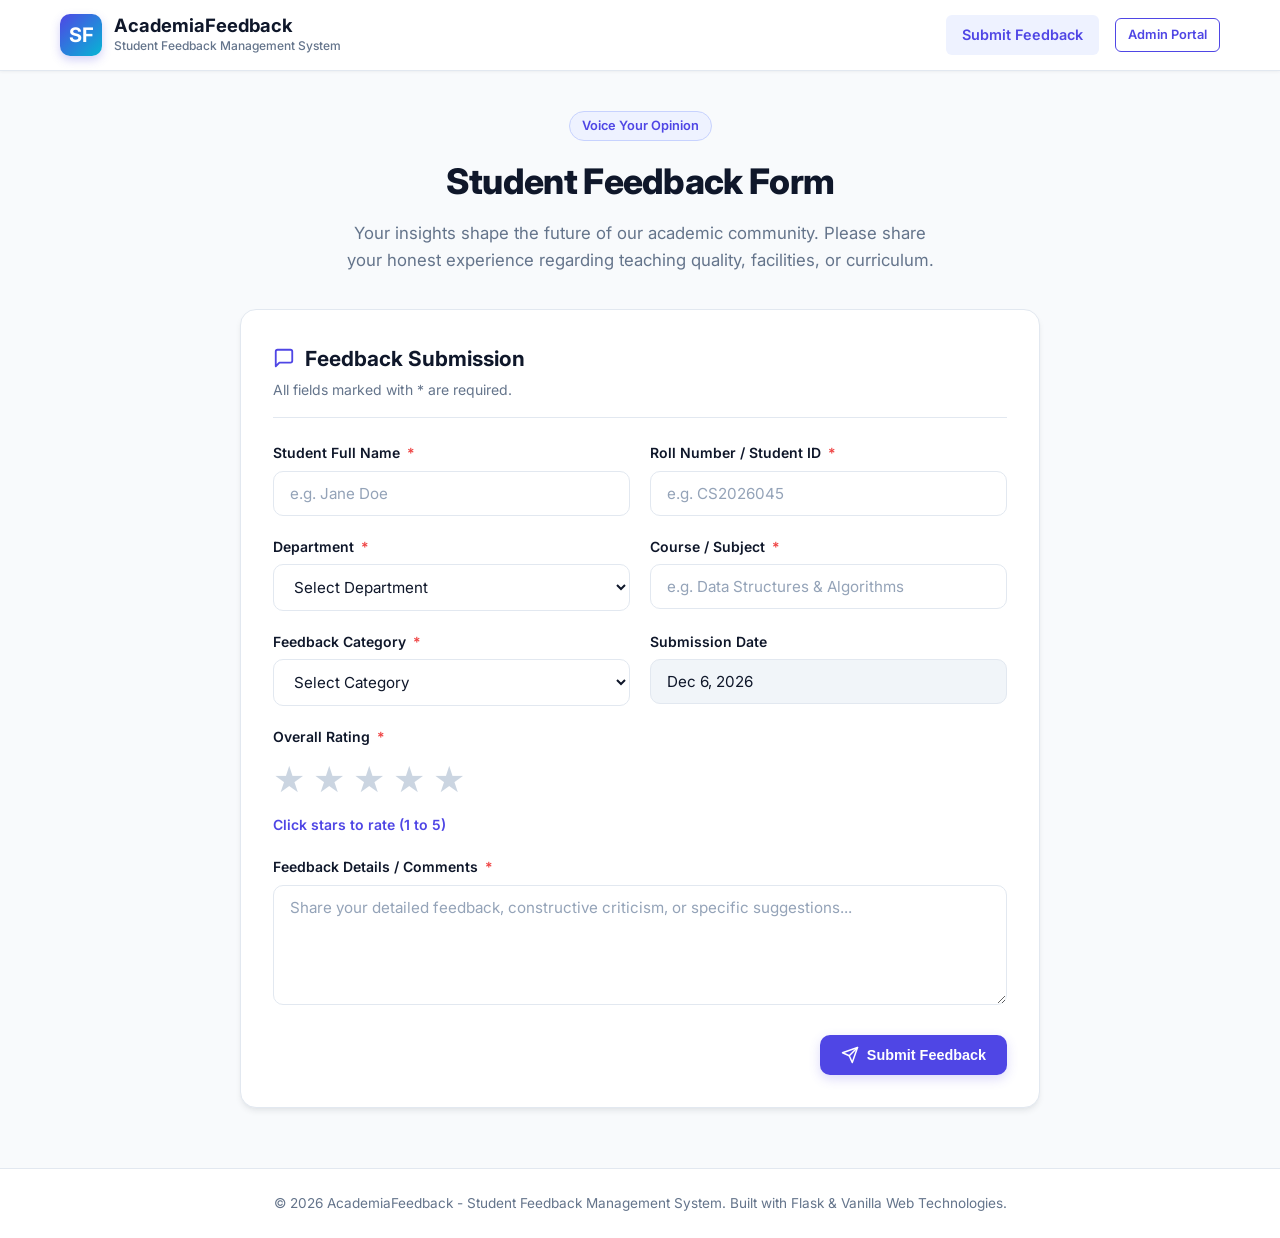
==== public/index.html @ 0ee64da7 "Initial commit - Student Feedback Management System" ====
<!DOCTYPE html>
<html lang="en">
<head>
  <meta charset="UTF-8">
  <meta name="viewport" content="width=device-width, initial-scale=1.0">
  <title>Student Feedback Portal | Academic System</title>
  <meta name="description" content="Submit your valuable feedback regarding teaching, course curriculum, and campus facilities.">
  <link rel="stylesheet" href="css/styles.css">
</head>
<body>

  <!-- Navbar -->
  <nav class="navbar">
    <div class="container nav-container">
      <a href="index.html" class="brand">
        <div class="brand-logo">SF</div>
        <div class="brand-text">
          <h1>AcademiaFeedback</h1>
          <p>Student Feedback Management System</p>
        </div>
      </a>
      <div class="nav-links">
        <a href="index.html" class="nav-link active">Submit Feedback</a>
        <a href="admin.html" class="btn btn-outline btn-sm">Admin Portal</a>
      </div>
    </div>
  </nav>

  <!-- Main Content -->
  <main class="main-content">
    <div class="container">
      
      <!-- Hero Section -->
      <section class="hero-section">
        <span class="hero-tag">Voice Your Opinion</span>
        <h1 class="hero-title">Student Feedback Form</h1>
        <p class="hero-subtitle">
          Your insights shape the future of our academic community. Please share your honest experience regarding teaching quality, facilities, or curriculum.
        </p>
      </section>

      <!-- Feedback Form Card -->
      <div class="card" style="max-width: 800px; margin: 0 auto;">
        <div class="card-header">
          <h2 class="card-title">
            <svg width="22" height="22" viewBox="0 0 24 24" fill="none" stroke="currentColor" stroke-width="2" stroke-linecap="round" stroke-linejoin="round" style="color: var(--primary);"><path d="M21 15a2 2 0 0 1-2 2H7l-4 4V5a2 2 0 0 1 2-2h14a2 2 0 0 1 2 2z"></path></svg>
            Feedback Submission
          </h2>
          <p class="card-subtitle">All fields marked with <span class="required">*</span> are required.</p>
        </div>

        <form id="feedbackForm" novalidate>
          <div class="form-grid">
            
            <!-- Student Name -->
            <div class="form-group" id="group-student_name">
              <label for="student_name" class="form-label">Student Full Name <span class="required">*</span></label>
              <input type="text" id="student_name" name="student_name" class="form-control" placeholder="e.g. Jane Doe" required>
              <span class="error-message">Please enter your full name.</span>
            </div>

            <!-- Roll Number -->
            <div class="form-group" id="group-roll_number">
              <label for="roll_number" class="form-label">Roll Number / Student ID <span class="required">*</span></label>
              <input type="text" id="roll_number" name="roll_number" class="form-control" placeholder="e.g. CS2026045" required>
              <span class="error-message">Please enter your roll number or student ID.</span>
            </div>

            <!-- Department -->
            <div class="form-group" id="group-department">
              <label for="department" class="form-label">Department <span class="required">*</span></label>
              <select id="department" name="department" class="form-control" required>
                <option value="" disabled selected>Select Department</option>
                <option value="Computer Science">Computer Science & Engineering</option>
                <option value="Electrical Engineering">Electrical & Electronics Engineering</option>
                <option value="Mechanical Engineering">Mechanical Engineering</option>
                <option value="Civil Engineering">Civil Engineering</option>
                <option value="Business Administration">Business Administration</option>
                <option value="Humanities & Sciences">Humanities & Basic Sciences</option>
                <option value="Other">Other Department</option>
              </select>
              <span class="error-message">Please select your department.</span>
            </div>

            <!-- Course / Subject -->
            <div class="form-group" id="group-course_name">
              <label for="course_name" class="form-label">Course / Subject <span class="required">*</span></label>
              <input type="text" id="course_name" name="course_name" class="form-control" placeholder="e.g. Data Structures & Algorithms" required>
              <span class="error-message">Please specify the course or subject name.</span>
            </div>

            <!-- Feedback Type -->
            <div class="form-group" id="group-feedback_type">
              <label for="feedback_type" class="form-label">Feedback Category <span class="required">*</span></label>
              <select id="feedback_type" name="feedback_type" class="form-control" required>
                <option value="" disabled selected>Select Category</option>
                <option value="Teaching">Teaching Quality & Methodology</option>
                <option value="Facilities">Campus & Lab Facilities</option>
                <option value="Curriculum">Curriculum & Course Content</option>
                <option value="Other">Other / General Remarks</option>
              </select>
              <span class="error-message">Please select a feedback category.</span>
            </div>

            <!-- Submission Date (Auto-filled) -->
            <div class="form-group">
              <label class="form-label">Submission Date</label>
              <input type="text" id="submission_date_display" class="form-control" readonly disabled style="background-color: var(--bg-surface); cursor: not-allowed;">
            </div>

            <!-- Rating (Interactive Star Rating) -->
            <div class="form-group full-width" id="group-rating">
              <label class="form-label">Overall Rating <span class="required">*</span></label>
              <div class="rating-container">
                <div class="star-rating" id="starRating">
                  <span class="star" data-value="1" title="1 Star - Poor">★</span>
                  <span class="star" data-value="2" title="2 Stars - Below Average">★</span>
                  <span class="star" data-value="3" title="3 Stars - Average">★</span>
                  <span class="star" data-value="4" title="4 Stars - Very Good">★</span>
                  <span class="star" data-value="5" title="5 Stars - Excellent">★</span>
                </div>
                <input type="hidden" id="rating" name="rating" value="">
                <div class="rating-text" id="ratingText">Click stars to rate (1 to 5)</div>
              </div>
              <span class="error-message" id="rating-error">Please select a rating between 1 and 5 stars.</span>
            </div>

            <!-- Feedback Message -->
            <div class="form-group full-width" id="group-message">
              <label for="message" class="form-label">Feedback Details / Comments <span class="required">*</span></label>
              <textarea id="message" name="message" class="form-control" placeholder="Share your detailed feedback, constructive criticism, or specific suggestions..." required></textarea>
              <span class="error-message">Feedback comment must be at least 5 characters.</span>
            </div>

          </div>

          <div style="margin-top: 30px; display: flex; justify-content: flex-end;">
            <button type="submit" id="submitBtn" class="btn btn-primary" style="min-width: 180px;">
              <svg width="18" height="18" viewBox="0 0 24 24" fill="none" stroke="currentColor" stroke-width="2" stroke-linecap="round" stroke-linejoin="round"><line x1="22" y1="2" x2="11" y2="13"></line><polygon points="22 2 15 22 11 13 2 9 22 2"></polygon></svg>
              Submit Feedback
            </button>
          </div>
        </form>
      </div>
    </div>
  </main>

  <!-- Success Confirmation Modal -->
  <div class="modal-backdrop" id="successModal">
    <div class="modal-box">
      <div class="modal-header">
        <h3 class="modal-title" style="color: var(--success); display: flex; align-items: center; gap: 8px;">
          <svg width="24" height="24" viewBox="0 0 24 24" fill="none" stroke="currentColor" stroke-width="2.5" stroke-linecap="round" stroke-linejoin="round"><path d="M22 11.08V12a10 10 0 1 1-5.93-9.14"></path><polyline points="22 4 12 14.01 9 11.01"></polyline></svg>
          Feedback Received!
        </h3>
        <button class="modal-close" onclick="closeSuccessModal()">&times;</button>
      </div>
      <div class="modal-body">
        <p style="margin-bottom: 16px;">Thank you for taking the time to share your feedback. Your submission has been successfully logged.</p>
        
        <div style="background: var(--bg-surface); padding: 16px; border-radius: var(--radius-md); border: 1px solid var(--border-color); font-size: 0.9rem;">
          <div style="margin-bottom: 6px;"><strong>Student:</strong> <span id="summaryName"></span> (<span id="summaryRoll"></span>)</div>
          <div style="margin-bottom: 6px;"><strong>Department:</strong> <span id="summaryDept"></span></div>
          <div style="margin-bottom: 6px;"><strong>Category:</strong> <span id="summaryType"></span></div>
          <div><strong>Rating:</strong> <span id="summaryRating" style="color: var(--star-gold); font-weight: bold;"></span></div>
        </div>
      </div>
      <div class="modal-footer">
        <button type="button" class="btn btn-primary" onclick="closeSuccessModal()">Submit Another Feedback</button>
      </div>
    </div>
  </div>

  <!-- Toast Container -->
  <div class="toast-container" id="toastContainer"></div>

  <!-- Footer -->
  <footer class="footer">
    <div class="container">
      <p>&copy; 2026 AcademiaFeedback - Student Feedback Management System. Built with Flask & Vanilla Web Technologies.</p>
    </div>
  </footer>

  <script src="js/app.js"></script>
</body>
</html>
---- public/css/styles.css ----
/* ==========================================================================
   Student Feedback Management System - Global Stylesheet
   ========================================================================== */

@import url('https://fonts.googleapis.com/css2?family=Inter:wght@300;400;500;600;700&display=swap');

:root {
  --primary: #4f46e5;
  --primary-hover: #4338ca;
  --primary-light: #eef2ff;
  --primary-border: #c7d2fe;
  
  --secondary: #0f172a;
  --accent: #06b6d4;
  --accent-light: #ecfeff;

  --bg-main: #f8fafc;
  --bg-card: #ffffff;
  --bg-surface: #f1f5f9;

  --text-main: #0f172a;
  --text-muted: #64748b;
  --text-inverse: #ffffff;

  --border-color: #e2e8f0;
  --border-focus: #818cf8;

  --star-gold: #f59e0b;
  --star-inactive: #cbd5e1;

  --success: #10b981;
  --success-bg: #d1fae5;
  --warning: #f59e0b;
  --warning-bg: #fef3c7;
  --danger: #ef4444;
  --danger-bg: #fee2e2;
  --info: #3b82f6;

  --radius-sm: 6px;
  --radius-md: 10px;
  --radius-lg: 16px;
  --radius-xl: 24px;

  --shadow-sm: 0 1px 3px rgba(0,0,0,0.05);
  --shadow-md: 0 4px 6px -1px rgba(15, 23, 42, 0.08), 0 2px 4px -2px rgba(15, 23, 42, 0.04);
  --shadow-lg: 0 10px 25px -5px rgba(15, 23, 42, 0.1), 0 8px 10px -6px rgba(15, 23, 42, 0.04);
  --shadow-xl: 0 20px 25px -5px rgba(15, 23, 42, 0.1), 0 8px 10px -6px rgba(15, 23, 42, 0.04);

  --transition-fast: 0.15s ease;
  --transition-normal: 0.25s ease;
}

* {
  box-sizing: border-box;
  margin: 0;
  padding: 0;
}

body {
  font-family: 'Inter', system-ui, -apple-system, BlinkMacSystemFont, 'Segoe UI', Roboto, sans-serif;
  background-color: var(--bg-main);
  color: var(--text-main);
  line-height: 1.6;
  min-height: 100vh;
  display: flex;
  flex-direction: column;
  -webkit-font-smoothing: antialiased;
}

/* Container & Layout */
.container {
  width: 100%;
  max-width: 1200px;
  margin: 0 auto;
  padding: 0 20px;
}

.main-content {
  flex: 1;
  padding: 40px 0 60px;
}

/* Header & Navbar */
.navbar {
  background: var(--bg-card);
  border-bottom: 1px solid var(--border-color);
  position: sticky;
  top: 0;
  z-index: 100;
  box-shadow: var(--shadow-sm);
}

.nav-container {
  display: flex;
  align-items: center;
  justify-content: space-between;
  height: 70px;
}

.brand {
  display: flex;
  align-items: center;
  gap: 12px;
  text-decoration: none;
  color: var(--text-main);
}

.brand-logo {
  width: 42px;
  height: 42px;
  background: linear-gradient(135deg, var(--primary) 0%, var(--accent) 100%);
  color: white;
  border-radius: var(--radius-md);
  display: flex;
  align-items: center;
  justify-content: center;
  font-weight: 700;
  font-size: 1.25rem;
  box-shadow: 0 4px 10px rgba(79, 70, 229, 0.25);
}

.brand-text h1 {
  font-size: 1.15rem;
  font-weight: 700;
  line-height: 1.2;
  color: var(--secondary);
}

.brand-text p {
  font-size: 0.75rem;
  color: var(--text-muted);
  font-weight: 500;
}

.nav-links {
  display: flex;
  align-items: center;
  gap: 16px;
}

.nav-link {
  text-decoration: none;
  font-size: 0.9rem;
  font-weight: 600;
  color: var(--text-muted);
  padding: 8px 16px;
  border-radius: var(--radius-sm);
  transition: all var(--transition-fast);
}

.nav-link:hover {
  color: var(--primary);
  background-color: var(--primary-light);
}

.nav-link.active {
  color: var(--primary);
  background-color: var(--primary-light);
}

.btn {
  display: inline-flex;
  align-items: center;
  justify-content: center;
  gap: 8px;
  padding: 10px 20px;
  font-size: 0.9rem;
  font-weight: 600;
  border-radius: var(--radius-md);
  border: 1px solid transparent;
  cursor: pointer;
  transition: all var(--transition-normal);
  text-decoration: none;
  outline: none;
}

.btn-primary {
  background-color: var(--primary);
  color: white;
  box-shadow: 0 4px 12px rgba(79, 70, 229, 0.2);
}

.btn-primary:hover {
  background-color: var(--primary-hover);
  transform: translateY(-1px);
  box-shadow: 0 6px 16px rgba(79, 70, 229, 0.3);
}

.btn-primary:active {
  transform: translateY(0);
}

.btn-secondary {
  background-color: var(--bg-surface);
  color: var(--text-main);
  border-color: var(--border-color);
}

.btn-secondary:hover {
  background-color: #e2e8f0;
  color: var(--secondary);
}

.btn-outline {
  background-color: transparent;
  border-color: var(--primary);
  color: var(--primary);
}

.btn-outline:hover {
  background-color: var(--primary-light);
}

.btn-danger {
  background-color: var(--danger);
  color: white;
}

.btn-danger:hover {
  background-color: #dc2626;
}

.btn-sm {
  padding: 6px 12px;
  font-size: 0.8rem;
  border-radius: var(--radius-sm);
}

/* Hero & Section Header */
.hero-section {
  text-align: center;
  margin-bottom: 35px;
}

.hero-tag {
  display: inline-block;
  padding: 4px 12px;
  background-color: var(--primary-light);
  color: var(--primary);
  font-size: 0.8rem;
  font-weight: 600;
  border-radius: 20px;
  margin-bottom: 12px;
  border: 1px solid var(--primary-border);
}

.hero-title {
  font-size: 2.2rem;
  font-weight: 800;
  color: var(--secondary);
  letter-spacing: -0.02em;
  margin-bottom: 10px;
}

.hero-subtitle {
  font-size: 1.05rem;
  color: var(--text-muted);
  max-width: 600px;
  margin: 0 auto;
}

/* Card Component */
.card {
  background: var(--bg-card);
  border: 1px solid var(--border-color);
  border-radius: var(--radius-lg);
  box-shadow: var(--shadow-md);
  padding: 32px;
  transition: box-shadow var(--transition-normal);
}

.card:hover {
  box-shadow: var(--shadow-lg);
}

.card-header {
  margin-bottom: 24px;
  padding-bottom: 16px;
  border-bottom: 1px solid var(--border-color);

}

.card-title {
  font-size: 1.3rem;
  font-weight: 700;
  color: var(--secondary);
  display: flex;
  align-items: center;
  gap: 10px;
}

.card-subtitle {
  font-size: 0.875rem;
  color: var(--text-muted);
  margin-top: 4px;
}

/* Form Styles */
.form-grid {
  display: grid;
  grid-template-columns: repeat(2, 1fr);
  gap: 20px;
}

.form-group {
  display: flex;
  flex-direction: column;
  gap: 6px;
}

.form-group.full-width {
  grid-column: span 2;
}

.form-label {
  font-size: 0.875rem;
  font-weight: 600;
  color: var(--secondary);
}

.form-label .required {
  color: var(--danger);
  margin-left: 3px;
}

.form-control {
  width: 100%;
  padding: 12px 16px;
  font-size: 0.95rem;
  font-family: inherit;
  color: var(--text-main);
  background-color: var(--bg-card);
  border: 1.5px solid var(--border-color);
  border-radius: var(--radius-md);
  outline: none;
  transition: border-color var(--transition-fast), box-shadow var(--transition-fast);
}

.form-control:focus {
  border-color: var(--primary);
  box-shadow: 0 0 0 3px rgba(79, 70, 229, 0.15);
}

.form-control::placeholder {
  color: #94a3b8;
}

textarea.form-control {
  resize: vertical;
  min-height: 120px;
}

.form-hint {
  font-size: 0.775rem;
  color: var(--text-muted);
}

.error-message {
  font-size: 0.8rem;
  color: var(--danger);
  font-weight: 500;
  display: none;
}

.form-group.has-error .form-control {
  border-color: var(--danger);
}

.form-group.has-error .error-message {
  display: block;
}

/* Interactive 5-Star Rating Component */
.rating-container {
  display: flex;
  flex-direction: column;
  gap: 8px;
}

.star-rating {
  display: flex;
  align-items: center;
  gap: 8px;
  user-select: none;
}

.star {
  font-size: 2rem;
  color: var(--star-inactive);
  cursor: pointer;
  transition: color var(--transition-fast), transform var(--transition-fast);
}

.star:hover,
.star.hovered {
  color: #fbbf24;
  transform: scale(1.15);
}

.star.active {
  color: var(--star-gold);
}

.rating-text {
  font-size: 0.875rem;
  font-weight: 600;
  color: var(--primary);
  min-height: 20px;
}

/* Stat Cards for Dashboard */
.stats-grid {
  display: grid;
  grid-template-columns: repeat(4, 1fr);
  gap: 20px;
  margin-bottom: 30px;
}

.stat-card {
  background: var(--bg-card);
  border: 1px solid var(--border-color);
  border-radius: var(--radius-lg);
  padding: 20px 24px;
  box-shadow: var(--shadow-sm);
  display: flex;
  align-items: center;
  justify-content: space-between;
  transition: transform var(--transition-fast), box-shadow var(--transition-fast);
}

.stat-card:hover {
  transform: translateY(-2px);
  box-shadow: var(--shadow-md);
}

.stat-info h3 {
  font-size: 0.8rem;
  font-weight: 600;
  text-transform: uppercase;
  letter-spacing: 0.05em;
  color: var(--text-muted);
  margin-bottom: 4px;
}

.stat-value {
  font-size: 1.8rem;
  font-weight: 800;
  color: var(--secondary);
}

.stat-icon {
  width: 48px;
  height: 48px;
  border-radius: var(--radius-md);
  display: flex;
  align-items: center;
  justify-content: center;
  font-size: 1.5rem;
}

.icon-blue { background: #e0f2fe; color: #0284c7; }
.icon-gold { background: #fef3c7; color: #d97706; }
.icon-green { background: #d1fae5; color: #059669; }
.icon-amber { background: #ffedd5; color: #ea580c; }

/* Dashboard Visual Analytics Section */
.analytics-grid {
  display: grid;
  grid-template-columns: repeat(2, 1fr);
  gap: 20px;
  margin-bottom: 30px;
}

.analytics-card {
  background: var(--bg-card);
  border: 1px solid var(--border-color);
  border-radius: var(--radius-lg);
  padding: 24px;
  box-shadow: var(--shadow-sm);
}

.analytics-title {
  font-size: 1rem;
  font-weight: 700;
  color: var(--secondary);
  margin-bottom: 16px;
  display: flex;
  align-items: center;
  justify-content: space-between;
}

.progress-list {
  display: flex;
  flex-direction: column;
  gap: 14px;
}

.progress-item-label {
  display: flex;
  justify-content: space-between;
  font-size: 0.85rem;
  font-weight: 600;
  margin-bottom: 4px;
}

.progress-bar-bg {
  height: 8px;
  background-color: var(--bg-surface);
  border-radius: 4px;
  overflow: hidden;
}

.progress-bar-fill {
  height: 100%;
  border-radius: 4px;
  background: linear-gradient(90deg, var(--primary) 0%, var(--accent) 100%);
  transition: width 0.5s ease-out;
}

.badge-cloud {
  display: flex;
  flex-wrap: wrap;
  gap: 10px;
}

.type-chip {
  display: flex;
  align-items: center;
  gap: 8px;
  padding: 8px 14px;
  background: var(--bg-surface);
  border: 1px solid var(--border-color);
  border-radius: 20px;
  font-size: 0.85rem;
  font-weight: 600;
}

.type-chip-count {
  background: var(--primary);
  color: white;
  padding: 2px 8px;
  border-radius: 10px;
  font-size: 0.75rem;
}

/* Dashboard Filter Bar */
.filter-card {
  background: var(--bg-card);
  border: 1px solid var(--border-color);
  border-radius: var(--radius-lg);
  padding: 20px;
  box-shadow: var(--shadow-sm);
  margin-bottom: 24px;
}

.filter-grid {
  display: grid;
  grid-template-columns: 2fr repeat(4, 1fr) auto;
  gap: 12px;
  align-items: center;
}

/* Responsive Table */
.table-card {
  background: var(--bg-card);
  border: 1px solid var(--border-color);
  border-radius: var(--radius-lg);
  box-shadow: var(--shadow-sm);
  overflow: hidden;
}

.table-header-bar {
  padding: 18px 24px;
  border-bottom: 1px solid var(--border-color);
  display: flex;
  align-items: center;
  justify-content: space-between;
}

.table-responsive {
  width: 100%;
  overflow-x: auto;
}

.data-table {
  width: 100%;
  border-collapse: collapse;
  text-align: left;
  font-size: 0.875rem;
}

.data-table th {
  background-color: var(--bg-surface);
  color: var(--text-muted);
  font-weight: 600;
  text-transform: uppercase;
  font-size: 0.75rem;
  letter-spacing: 0.05em;
  padding: 14px 20px;
  border-bottom: 1px solid var(--border-color);
  white-space: nowrap;
}

.data-table td {
  padding: 16px 20px;
  border-bottom: 1px solid var(--border-color);
  vertical-align: middle;
}

.data-table tbody tr {
  transition: background-color var(--transition-fast);
}

.data-table tbody tr:hover {
  background-color: #f8fafc;
}

.data-table tbody tr:last-child td {
  border-bottom: none;
}

/* Status Badges */
.status-badge {
  display: inline-flex;
  align-items: center;
  gap: 6px;
  padding: 4px 10px;
  font-size: 0.75rem;
  font-weight: 600;
  border-radius: 12px;
}

.status-badge.reviewed {
  background-color: var(--success-bg);
  color: #047857;
}

.status-badge.pending {
  background-color: var(--warning-bg);
  color: #b45309;
}

.status-dot {
  width: 6px;
  height: 6px;
  border-radius: 50%;
}

.status-badge.reviewed .status-dot { background-color: #059669; }
.status-badge.pending .status-dot { background-color: #d97706; }

/* Stars in Table */
.table-stars {
  color: var(--star-gold);
  letter-spacing: 1px;
  font-weight: bold;
}

.table-stars .inactive-star {
  color: var(--star-inactive);
}

/* Modal Dialog */
.modal-backdrop {
  position: fixed;
  top: 0;
  left: 0;
  right: 0;
  bottom: 0;
  background-color: rgba(15, 23, 42, 0.5);
  backdrop-filter: blur(4px);
  z-index: 1000;
  display: flex;
  align-items: center;
  justify-content: center;
  opacity: 0;
  visibility: hidden;
  transition: all var(--transition-normal);
}

.modal-backdrop.show {
  opacity: 1;
  visibility: visible;
}

.modal-box {
  background: var(--bg-card);
  border-radius: var(--radius-lg);
  width: 90%;
  max-width: 520px;
  box-shadow: var(--shadow-xl);
  transform: translateY(20px);
  transition: transform var(--transition-normal);
  overflow: hidden;
}

.modal-backdrop.show .modal-box {
  transform: translateY(0);
}

.modal-header {
  padding: 20px 24px;
  border-bottom: 1px solid var(--border-color);
  display: flex;
  align-items: center;
  justify-content: space-between;
}

.modal-title {
  font-size: 1.15rem;
  font-weight: 700;
  color: var(--secondary);
}

.modal-close {
  background: none;
  border: none;
  font-size: 1.5rem;
  color: var(--text-muted);
  cursor: pointer;
  line-height: 1;
  padding: 0 4px;
}

.modal-close:hover {
  color: var(--text-main);
}

.modal-body {
  padding: 24px;
}

.modal-footer {
  padding: 16px 24px;
  background-color: var(--bg-surface);
  border-top: 1px solid var(--border-color);
  display: flex;
  justify-content: flex-end;
  gap: 12px;
}

/* Toast Notifications */
.toast-container {
  position: fixed;
  bottom: 24px;
  right: 24px;
  z-index: 2000;
  display: flex;
  flex-direction: column;
  gap: 10px;
  pointer-events: none;
}

.toast {
  pointer-events: auto;
  min-width: 300px;
  max-width: 420px;
  padding: 14px 18px;
  background: var(--secondary);
  color: white;
  border-radius: var(--radius-md);
  box-shadow: var(--shadow-lg);
  font-size: 0.875rem;
  font-weight: 500;
  display: flex;
  align-items: center;
  justify-content: space-between;
  gap: 12px;
  animation: slideIn 0.3s ease forwards;
}

.toast.toast-success {
  background-color: #065f46;
  border-left: 4px solid var(--success);
}

.toast.toast-error {
  background-color: #991b1b;
  border-left: 4px solid var(--danger);
}

@keyframes slideIn {
  from {
    transform: translateX(100%);
    opacity: 0;
  }
  to {
    transform: translateX(0);
    opacity: 1;
  }
}

/* Empty State */
.empty-state {
  padding: 48px 24px;
  text-align: center;
  color: var(--text-muted);
}

.empty-state-icon {
  font-size: 3rem;
  margin-bottom: 12px;
  opacity: 0.6;
}

/* Footer */
.footer {
  background: var(--bg-card);
  border-top: 1px solid var(--border-color);
  padding: 24px 0;
  margin-top: auto;
  text-align: center;
  font-size: 0.85rem;
  color: var(--text-muted);
}

/* Responsive Media Queries */
@media (max-width: 1024px) {
  .stats-grid {
    grid-template-columns: repeat(2, 1fr);
  }
  .filter-grid {
    grid-template-columns: 1fr 1fr;
  }
}

@media (max-width: 768px) {
  .form-grid {
    grid-template-columns: 1fr;
  }
  .form-group.full-width {
    grid-column: span 1;
  }
  .stats-grid {
    grid-template-columns: 1fr;
  }
  .analytics-grid {
    grid-template-columns: 1fr;
  }
  .filter-grid {
    grid-template-columns: 1fr;
  }
  .hero-title {
    font-size: 1.75rem;
  }
  .card {
    padding: 20px;
  }
}
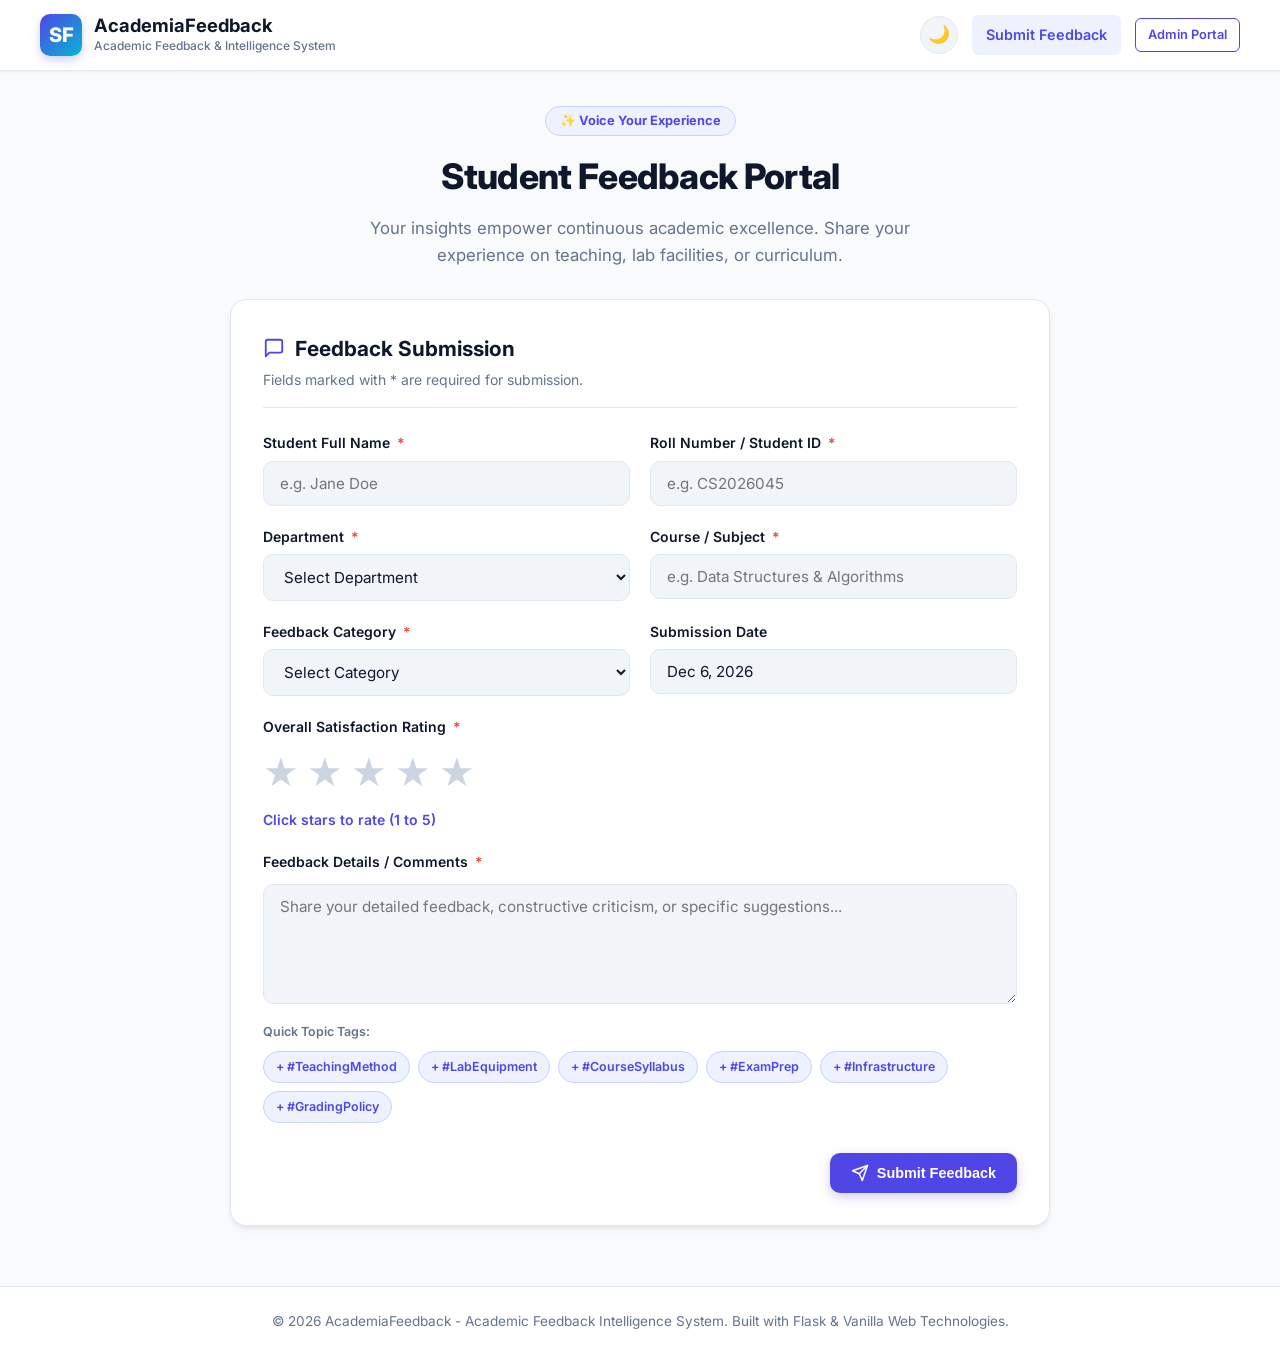
==== commit 17ea6043: "Enterprise Upgrades: Dark/Light theme, Sentiment Analysis, CSV Export, Resolution Notes, Department " ====
--- a/public/index.html
+++ b/public/index.html
@@ -3,8 +3,8 @@
 <head>
   <meta charset="UTF-8">
   <meta name="viewport" content="width=device-width, initial-scale=1.0">
-  <title>Student Feedback Portal | Academic System</title>
-  <meta name="description" content="Submit your valuable feedback regarding teaching, course curriculum, and campus facilities.">
+  <title>Student Feedback Portal | Academic Intelligence System</title>
+  <meta name="description" content="Submit your valuable feedback regarding teaching, course curriculum, and campus facilities with real-time sentiment analysis.">
   <link rel="stylesheet" href="css/styles.css">
 </head>
 <body>
@@ -16,10 +16,12 @@
         <div class="brand-logo">SF</div>
         <div class="brand-text">
           <h1>AcademiaFeedback</h1>
-          <p>Student Feedback Management System</p>
+          <p>Academic Feedback & Intelligence System</p>
         </div>
       </a>
       <div class="nav-links">
+        <!-- Theme Toggle Button -->
+        <button id="themeToggleBtn" class="theme-toggle-btn" title="Toggle Dark/Light Mode" onclick="toggleTheme()">🌙</button>
         <a href="index.html" class="nav-link active">Submit Feedback</a>
         <a href="admin.html" class="btn btn-outline btn-sm">Admin Portal</a>
       </div>
@@ -32,21 +34,21 @@
       
       <!-- Hero Section -->
       <section class="hero-section">
-        <span class="hero-tag">Voice Your Opinion</span>
-        <h1 class="hero-title">Student Feedback Form</h1>
+        <span class="hero-tag">✨ Voice Your Experience</span>
+        <h1 class="hero-title">Student Feedback Portal</h1>
         <p class="hero-subtitle">
-          Your insights shape the future of our academic community. Please share your honest experience regarding teaching quality, facilities, or curriculum.
+          Your insights empower continuous academic excellence. Share your experience on teaching, lab facilities, or curriculum.
         </p>
       </section>
 
       <!-- Feedback Form Card -->
-      <div class="card" style="max-width: 800px; margin: 0 auto;">
+      <div class="card" style="max-width: 820px; margin: 0 auto;">
         <div class="card-header">
           <h2 class="card-title">
             <svg width="22" height="22" viewBox="0 0 24 24" fill="none" stroke="currentColor" stroke-width="2" stroke-linecap="round" stroke-linejoin="round" style="color: var(--primary);"><path d="M21 15a2 2 0 0 1-2 2H7l-4 4V5a2 2 0 0 1 2-2h14a2 2 0 0 1 2 2z"></path></svg>
             Feedback Submission
           </h2>
-          <p class="card-subtitle">All fields marked with <span class="required">*</span> are required.</p>
+          <p class="card-subtitle">Fields marked with <span class="required">*</span> are required for submission.</p>
         </div>
 
         <form id="feedbackForm" novalidate>
@@ -102,7 +104,7 @@
               <span class="error-message">Please select a feedback category.</span>
             </div>
 
-            <!-- Submission Date (Auto-filled) -->
+            <!-- Submission Date -->
             <div class="form-group">
               <label class="form-label">Submission Date</label>
               <input type="text" id="submission_date_display" class="form-control" readonly disabled style="background-color: var(--bg-surface); cursor: not-allowed;">
@@ -110,7 +112,7 @@
 
             <!-- Rating (Interactive Star Rating) -->
             <div class="form-group full-width" id="group-rating">
-              <label class="form-label">Overall Rating <span class="required">*</span></label>
+              <label class="form-label">Overall Satisfaction Rating <span class="required">*</span></label>
               <div class="rating-container">
                 <div class="star-rating" id="starRating">
                   <span class="star" data-value="1" title="1 Star - Poor">★</span>
@@ -125,10 +127,30 @@
               <span class="error-message" id="rating-error">Please select a rating between 1 and 5 stars.</span>
             </div>
 
-            <!-- Feedback Message -->
+            <!-- Feedback Message & Live Sentiment Preview -->
             <div class="form-group full-width" id="group-message">
-              <label for="message" class="form-label">Feedback Details / Comments <span class="required">*</span></label>
+              <div style="display: flex; justify-content: space-between; align-items: center; margin-bottom: 4px;">
+                <label for="message" class="form-label" style="margin-bottom:0;">Feedback Details / Comments <span class="required">*</span></label>
+                <div id="liveSentimentBadge" class="badge-sentiment badge-neutral" style="display: none;">
+                  Sentiment: Neutral 😐
+                </div>
+              </div>
+
               <textarea id="message" name="message" class="form-control" placeholder="Share your detailed feedback, constructive criticism, or specific suggestions..." required></textarea>
+
+              <!-- Quick Topic Hashtags -->
+              <div style="margin-top: 8px;">
+                <span style="font-size: 0.78rem; font-weight: 600; color: var(--text-muted);">Quick Topic Tags:</span>
+                <div class="hashtag-container">
+                  <span class="hashtag-pill" onclick="appendTag('#TeachingMethod')">+ #TeachingMethod</span>
+                  <span class="hashtag-pill" onclick="appendTag('#LabEquipment')">+ #LabEquipment</span>
+                  <span class="hashtag-pill" onclick="appendTag('#CourseSyllabus')">+ #CourseSyllabus</span>
+                  <span class="hashtag-pill" onclick="appendTag('#ExamPrep')">+ #ExamPrep</span>
+                  <span class="hashtag-pill" onclick="appendTag('#Infrastructure')">+ #Infrastructure</span>
+                  <span class="hashtag-pill" onclick="appendTag('#GradingPolicy')">+ #GradingPolicy</span>
+                </div>
+              </div>
+
               <span class="error-message">Feedback comment must be at least 5 characters.</span>
             </div>
 
@@ -156,13 +178,14 @@
         <button class="modal-close" onclick="closeSuccessModal()">&times;</button>
       </div>
       <div class="modal-body">
-        <p style="margin-bottom: 16px;">Thank you for taking the time to share your feedback. Your submission has been successfully logged.</p>
+        <p style="margin-bottom: 16px;">Thank you for taking the time to share your feedback. Your submission has been analyzed and successfully logged into our system.</p>
         
         <div style="background: var(--bg-surface); padding: 16px; border-radius: var(--radius-md); border: 1px solid var(--border-color); font-size: 0.9rem;">
           <div style="margin-bottom: 6px;"><strong>Student:</strong> <span id="summaryName"></span> (<span id="summaryRoll"></span>)</div>
           <div style="margin-bottom: 6px;"><strong>Department:</strong> <span id="summaryDept"></span></div>
           <div style="margin-bottom: 6px;"><strong>Category:</strong> <span id="summaryType"></span></div>
-          <div><strong>Rating:</strong> <span id="summaryRating" style="color: var(--star-gold); font-weight: bold;"></span></div>
+          <div style="margin-bottom: 6px;"><strong>Rating:</strong> <span id="summaryRating" style="color: var(--star-gold); font-weight: bold;"></span></div>
+          <div><strong>Analyzed Sentiment:</strong> <span id="summarySentiment" class="badge-sentiment badge-positive"></span></div>
         </div>
       </div>
       <div class="modal-footer">
@@ -177,7 +200,7 @@
   <!-- Footer -->
   <footer class="footer">
     <div class="container">
-      <p>&copy; 2026 AcademiaFeedback - Student Feedback Management System. Built with Flask & Vanilla Web Technologies.</p>
+      <p>&copy; 2026 AcademiaFeedback - Academic Feedback Intelligence System. Built with Flask & Vanilla Web Technologies.</p>
     </div>
   </footer>
 
--- a/public/css/styles.css
+++ b/public/css/styles.css
@@ -1,8 +1,8 @@
 /* ==========================================================================
-   Student Feedback Management System - Global Stylesheet
+   Student Feedback Management System - Enterprise Stylesheet
    ========================================================================== */
 
-@import url('https://fonts.googleapis.com/css2?family=Inter:wght@300;400;500;600;700&display=swap');
+@import url('https://fonts.googleapis.com/css2?family=Inter:wght@300;400;500;600;700;800&display=swap');
 
 :root {
   --primary: #4f46e5;
@@ -50,6 +50,33 @@
   --transition-normal: 0.25s ease;
 }
 
+/* Dark Mode Theme Variables */
+body.dark-theme {
+  --primary: #6366f1;
+  --primary-hover: #4f46e5;
+  --primary-light: rgba(99, 102, 241, 0.15);
+  --primary-border: #4338ca;
+
+  --secondary: #f8fafc;
+  --accent: #22d3ee;
+
+  --bg-main: #0b0f19;
+  --bg-card: #1e293b;
+  --bg-surface: #0f172a;
+
+  --text-main: #f1f5f9;
+  --text-muted: #94a3b8;
+
+  --border-color: #334155;
+  --border-focus: #6366f1;
+
+  --star-inactive: #475569;
+
+  --shadow-sm: 0 1px 3px rgba(0,0,0,0.4);
+  --shadow-md: 0 4px 6px -1px rgba(0, 0, 0, 0.5);
+  --shadow-lg: 0 10px 25px -5px rgba(0, 0, 0, 0.6);
+}
+
 * {
   box-sizing: border-box;
   margin: 0;
@@ -65,19 +92,20 @@
   display: flex;
   flex-direction: column;
   -webkit-font-smoothing: antialiased;
+  transition: background-color var(--transition-normal), color var(--transition-normal);
 }
 
 /* Container & Layout */
 .container {
   width: 100%;
-  max-width: 1200px;
+  max-width: 1240px;
   margin: 0 auto;
   padding: 0 20px;
 }
 
 .main-content {
   flex: 1;
-  padding: 40px 0 60px;
+  padding: 35px 0 60px;
 }
 
 /* Header & Navbar */
@@ -88,6 +116,7 @@
   top: 0;
   z-index: 100;
   box-shadow: var(--shadow-sm);
+  transition: background-color var(--transition-normal), border-color var(--transition-normal);
 }
 
 .nav-container {
@@ -114,7 +143,7 @@
   display: flex;
   align-items: center;
   justify-content: center;
-  font-weight: 700;
+  font-weight: 800;
   font-size: 1.25rem;
   box-shadow: 0 4px 10px rgba(79, 70, 229, 0.25);
 }
@@ -135,7 +164,7 @@
 .nav-links {
   display: flex;
   align-items: center;
-  gap: 16px;
+  gap: 14px;
 }
 
 .nav-link {
@@ -143,7 +172,7 @@
   font-size: 0.9rem;
   font-weight: 600;
   color: var(--text-muted);
-  padding: 8px 16px;
+  padding: 8px 14px;
   border-radius: var(--radius-sm);
   transition: all var(--transition-fast);
 }
@@ -156,6 +185,27 @@
 .nav-link.active {
   color: var(--primary);
   background-color: var(--primary-light);
+}
+
+/* Theme Switcher Toggle */
+.theme-toggle-btn {
+  background: var(--bg-surface);
+  border: 1px solid var(--border-color);
+  color: var(--text-main);
+  width: 38px;
+  height: 38px;
+  border-radius: 50%;
+  display: inline-flex;
+  align-items: center;
+  justify-content: center;
+  cursor: pointer;
+  font-size: 1.1rem;
+  transition: all var(--transition-fast);
+}
+
+.theme-toggle-btn:hover {
+  background: var(--border-color);
+  transform: scale(1.05);
 }
 
 .btn {
@@ -177,17 +227,13 @@
 .btn-primary {
   background-color: var(--primary);
   color: white;
-  box-shadow: 0 4px 12px rgba(79, 70, 229, 0.2);
+  box-shadow: 0 4px 12px rgba(79, 70, 229, 0.25);
 }
 
 .btn-primary:hover {
   background-color: var(--primary-hover);
   transform: translateY(-1px);
-  box-shadow: 0 6px 16px rgba(79, 70, 229, 0.3);
-}
-
-.btn-primary:active {
-  transform: translateY(0);
+  box-shadow: 0 6px 16px rgba(79, 70, 229, 0.35);
 }
 
 .btn-secondary {
@@ -197,7 +243,7 @@
 }
 
 .btn-secondary:hover {
-  background-color: #e2e8f0;
+  background-color: var(--border-color);
   color: var(--secondary);
 }
 
@@ -220,25 +266,30 @@
   background-color: #dc2626;
 }
 
+.btn-success {
+  background-color: var(--success);
+  color: white;
+}
+
 .btn-sm {
   padding: 6px 12px;
   font-size: 0.8rem;
   border-radius: var(--radius-sm);
 }
 
-/* Hero & Section Header */
+/* Hero Section */
 .hero-section {
   text-align: center;
-  margin-bottom: 35px;
+  margin-bottom: 30px;
 }
 
 .hero-tag {
   display: inline-block;
-  padding: 4px 12px;
+  padding: 4px 14px;
   background-color: var(--primary-light);
   color: var(--primary);
   font-size: 0.8rem;
-  font-weight: 600;
+  font-weight: 700;
   border-radius: 20px;
   margin-bottom: 12px;
   border: 1px solid var(--primary-border);
@@ -255,7 +306,7 @@
 .hero-subtitle {
   font-size: 1.05rem;
   color: var(--text-muted);
-  max-width: 600px;
+  max-width: 620px;
   margin: 0 auto;
 }
 
@@ -266,7 +317,7 @@
   border-radius: var(--radius-lg);
   box-shadow: var(--shadow-md);
   padding: 32px;
-  transition: box-shadow var(--transition-normal);
+  transition: box-shadow var(--transition-normal), background-color var(--transition-normal);
 }
 
 .card:hover {
@@ -277,7 +328,6 @@
   margin-bottom: 24px;
   padding-bottom: 16px;
   border-bottom: 1px solid var(--border-color);
-
 }
 
 .card-title {
@@ -295,7 +345,7 @@
   margin-top: 4px;
 }
 
-/* Form Styles */
+/* Form Controls */
 .form-grid {
   display: grid;
   grid-template-columns: repeat(2, 1fr);
@@ -329,7 +379,7 @@
   font-size: 0.95rem;
   font-family: inherit;
   color: var(--text-main);
-  background-color: var(--bg-card);
+  background-color: var(--bg-surface);
   border: 1.5px solid var(--border-color);
   border-radius: var(--radius-md);
   outline: none;
@@ -338,21 +388,13 @@
 
 .form-control:focus {
   border-color: var(--primary);
-  box-shadow: 0 0 0 3px rgba(79, 70, 229, 0.15);
-}
-
-.form-control::placeholder {
-  color: #94a3b8;
+  box-shadow: 0 0 0 3px rgba(79, 70, 229, 0.2);
+  background-color: var(--bg-card);
 }
 
 textarea.form-control {
   resize: vertical;
   min-height: 120px;
-}
-
-.form-hint {
-  font-size: 0.775rem;
-  color: var(--text-muted);
 }
 
 .error-message {
@@ -370,6 +412,32 @@
   display: block;
 }
 
+/* Quick Hashtag Topic Pills */
+.hashtag-container {
+  display: flex;
+  flex-wrap: wrap;
+  gap: 8px;
+  margin-top: 8px;
+}
+
+.hashtag-pill {
+  padding: 5px 12px;
+  background-color: var(--primary-light);
+  color: var(--primary);
+  border: 1px solid var(--primary-border);
+  border-radius: 16px;
+  font-size: 0.78rem;
+  font-weight: 600;
+  cursor: pointer;
+  transition: all var(--transition-fast);
+  user-select: none;
+}
+
+.hashtag-pill:hover {
+  background-color: var(--primary);
+  color: white;
+}
+
 /* Interactive 5-Star Rating Component */
 .rating-container {
   display: flex;
@@ -385,7 +453,7 @@
 }
 
 .star {
-  font-size: 2rem;
+  font-size: 2.2rem;
   color: var(--star-inactive);
   cursor: pointer;
   transition: color var(--transition-fast), transform var(--transition-fast);
@@ -394,7 +462,7 @@
 .star:hover,
 .star.hovered {
   color: #fbbf24;
-  transform: scale(1.15);
+  transform: scale(1.2);
 }
 
 .star.active {
@@ -408,12 +476,56 @@
   min-height: 20px;
 }
 
+/* Sentiment & Priority Badges */
+.badge-sentiment {
+  display: inline-flex;
+  align-items: center;
+  gap: 4px;
+  padding: 3px 8px;
+  border-radius: 12px;
+  font-size: 0.75rem;
+  font-weight: 700;
+}
+
+.badge-positive { background-color: var(--success-bg); color: #047857; }
+.badge-neutral { background-color: var(--bg-surface); color: var(--text-muted); border: 1px solid var(--border-color); }
+.badge-negative { background-color: var(--danger-bg); color: #b91c1c; }
+
+.priority-flag {
+  display: inline-flex;
+  align-items: center;
+  gap: 4px;
+  padding: 3px 8px;
+  border-radius: 12px;
+  font-size: 0.75rem;
+  font-weight: 700;
+}
+
+.priority-high { background-color: #fee2e2; color: #dc2626; border: 1px solid #fca5a5; }
+.priority-medium { background-color: #fef3c7; color: #d97706; border: 1px solid #fcd34d; }
+.priority-low { background-color: #e0f2fe; color: #0284c7; border: 1px solid #bae6fd; }
+
+/* Department Grade Badges */
+.grade-badge {
+  display: inline-block;
+  padding: 2px 8px;
+  border-radius: 6px;
+  font-size: 0.75rem;
+  font-weight: 800;
+  letter-spacing: 0.05em;
+}
+
+.grade-badge-aplus { background: #d1fae5; color: #047857; }
+.grade-badge-a { background: #e0f2fe; color: #0369a1; }
+.grade-badge-b { background: #fef3c7; color: #b45309; }
+.grade-badge-c { background: #fee2e2; color: #b91c1c; }
+
 /* Stat Cards for Dashboard */
 .stats-grid {
   display: grid;
   grid-template-columns: repeat(4, 1fr);
   gap: 20px;
-  margin-bottom: 30px;
+  margin-bottom: 25px;
 }
 
 .stat-card {
@@ -458,17 +570,17 @@
   font-size: 1.5rem;
 }
 
-.icon-blue { background: #e0f2fe; color: #0284c7; }
-.icon-gold { background: #fef3c7; color: #d97706; }
-.icon-green { background: #d1fae5; color: #059669; }
-.icon-amber { background: #ffedd5; color: #ea580c; }
+.icon-blue { background: rgba(2, 132, 199, 0.12); color: #0284c7; }
+.icon-gold { background: rgba(217, 119, 6, 0.12); color: #d97706; }
+.icon-green { background: rgba(5, 150, 105, 0.12); color: #059669; }
+.icon-amber { background: rgba(234, 88, 12, 0.12); color: #ea580c; }
 
 /* Dashboard Visual Analytics Section */
 .analytics-grid {
   display: grid;
   grid-template-columns: repeat(2, 1fr);
   gap: 20px;
-  margin-bottom: 30px;
+  margin-bottom: 25px;
 }
 
 .analytics-card {
@@ -517,30 +629,39 @@
   transition: width 0.5s ease-out;
 }
 
-.badge-cloud {
-  display: flex;
-  flex-wrap: wrap;
+/* Rating Distribution Bar Chart */
+.chart-bar-container {
+  display: flex;
+  flex-direction: column;
+  gap: 8px;
+}
+
+.chart-bar-row {
+  display: flex;
+  align-items: center;
   gap: 10px;
-}
-
-.type-chip {
-  display: flex;
-  align-items: center;
-  gap: 8px;
-  padding: 8px 14px;
-  background: var(--bg-surface);
-  border: 1px solid var(--border-color);
-  border-radius: 20px;
   font-size: 0.85rem;
   font-weight: 600;
 }
 
-.type-chip-count {
-  background: var(--primary);
-  color: white;
-  padding: 2px 8px;
-  border-radius: 10px;
-  font-size: 0.75rem;
+.chart-star-label {
+  width: 60px;
+  color: var(--text-muted);
+}
+
+.chart-bar-outer {
+  flex: 1;
+  height: 12px;
+  background: var(--bg-surface);
+  border-radius: 6px;
+  overflow: hidden;
+}
+
+.chart-bar-inner {
+  height: 100%;
+  background: var(--star-gold);
+  border-radius: 6px;
+  transition: width 0.5s ease-out;
 }
 
 /* Dashboard Filter Bar */
@@ -550,14 +671,26 @@
   border-radius: var(--radius-lg);
   padding: 20px;
   box-shadow: var(--shadow-sm);
-  margin-bottom: 24px;
+  margin-bottom: 20px;
 }
 
 .filter-grid {
   display: grid;
-  grid-template-columns: 2fr repeat(4, 1fr) auto;
+  grid-template-columns: 2fr repeat(5, 1fr);
   gap: 12px;
   align-items: center;
+}
+
+/* Bulk Action Bar */
+.bulk-bar {
+  background: var(--primary-light);
+  border: 1px solid var(--primary-border);
+  padding: 12px 20px;
+  border-radius: var(--radius-md);
+  display: flex;
+  align-items: center;
+  justify-content: space-between;
+  margin-bottom: 16px;
 }
 
 /* Responsive Table */
@@ -596,13 +729,13 @@
   text-transform: uppercase;
   font-size: 0.75rem;
   letter-spacing: 0.05em;
-  padding: 14px 20px;
+  padding: 14px 18px;
   border-bottom: 1px solid var(--border-color);
   white-space: nowrap;
 }
 
 .data-table td {
-  padding: 16px 20px;
+  padding: 14px 18px;
   border-bottom: 1px solid var(--border-color);
   vertical-align: middle;
 }
@@ -612,11 +745,7 @@
 }
 
 .data-table tbody tr:hover {
-  background-color: #f8fafc;
-}
-
-.data-table tbody tr:last-child td {
-  border-bottom: none;
+  background-color: var(--bg-surface);
 }
 
 /* Status Badges */
@@ -649,7 +778,6 @@
 .status-badge.reviewed .status-dot { background-color: #059669; }
 .status-badge.pending .status-dot { background-color: #d97706; }
 
-/* Stars in Table */
 .table-stars {
   color: var(--star-gold);
   letter-spacing: 1px;
@@ -667,7 +795,7 @@
   left: 0;
   right: 0;
   bottom: 0;
-  background-color: rgba(15, 23, 42, 0.5);
+  background-color: rgba(15, 23, 42, 0.6);
   backdrop-filter: blur(4px);
   z-index: 1000;
   display: flex;
@@ -687,11 +815,12 @@
   background: var(--bg-card);
   border-radius: var(--radius-lg);
   width: 90%;
-  max-width: 520px;
+  max-width: 540px;
   box-shadow: var(--shadow-xl);
   transform: translateY(20px);
-  transition: transform var(--transition-normal);
+  transition: transform var(--transition-normal), background-color var(--transition-normal);
   overflow: hidden;
+  border: 1px solid var(--border-color);
 }
 
 .modal-backdrop.show .modal-box {
@@ -814,6 +943,21 @@
   color: var(--text-muted);
 }
 
+/* Print Layout Media Query */
+@media print {
+  body {
+    background: white !important;
+    color: black !important;
+  }
+  .navbar, .footer, .filter-card, .bulk-bar, #refreshBtn, .nav-links, .table-header-bar button {
+    display: none !important;
+  }
+  .card, .stat-card, .analytics-card, .table-card {
+    box-shadow: none !important;
+    border: 1px solid #ccc !important;
+  }
+}
+
 /* Responsive Media Queries */
 @media (max-width: 1024px) {
   .stats-grid {
